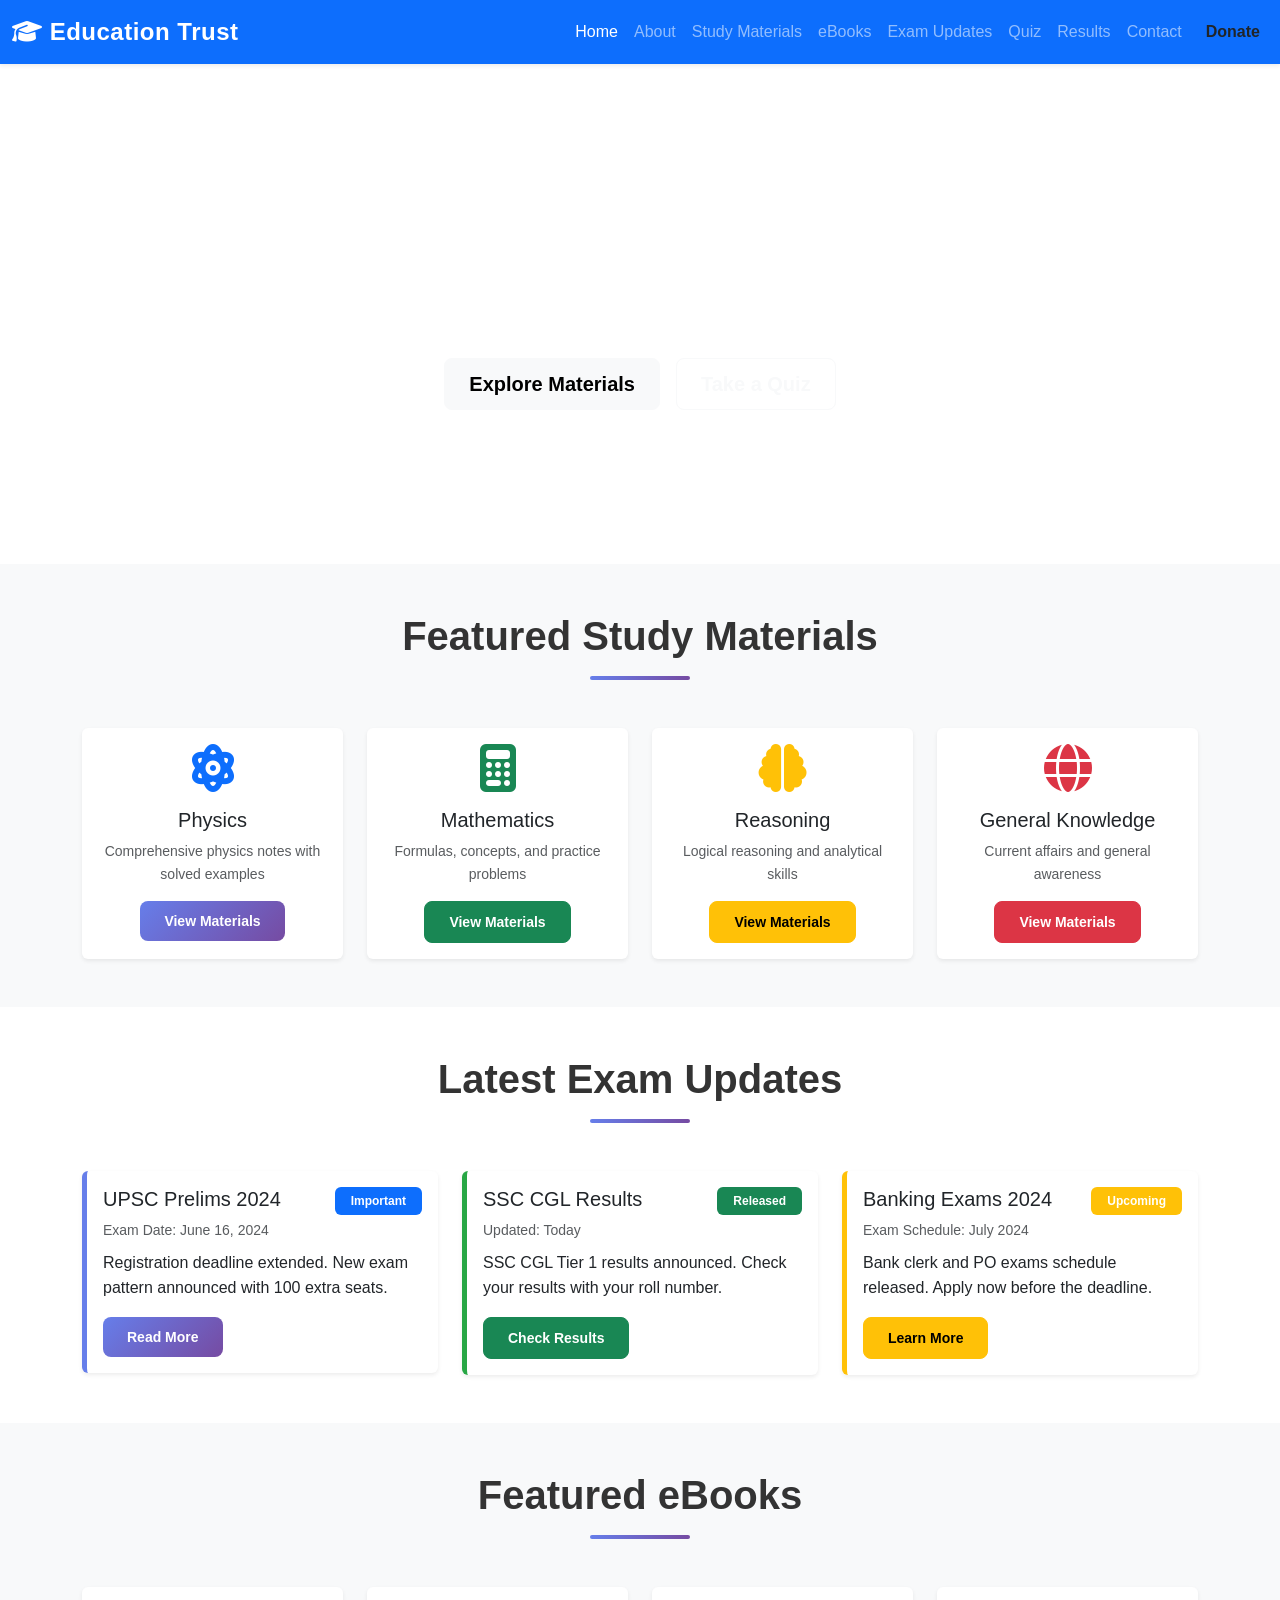
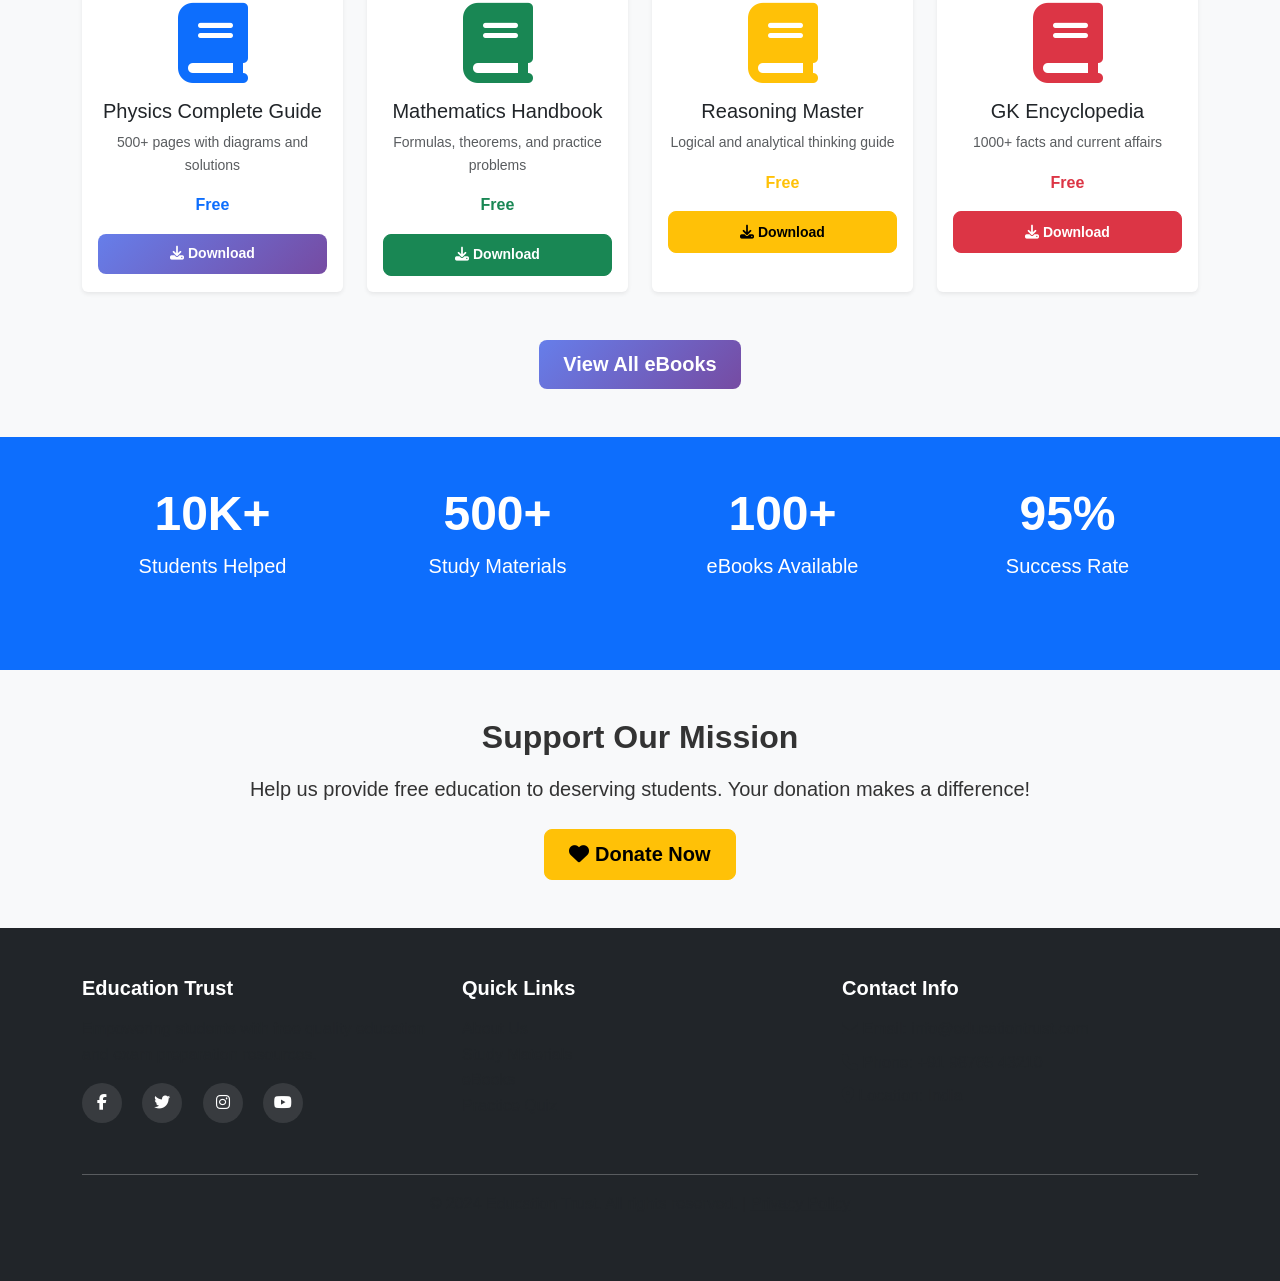
==== index.html @ 35d80482 "Add files via upload" ====
<!DOCTYPE html>
<html lang="en">
<head>
    <meta charset="UTF-8">
    <meta name="viewport" content="width=device-width, initial-scale=1.0">
    <title>Education Trust - Free Study Materials & Exam Preparation</title>
    <link href="https://cdn.jsdelivr.net/npm/bootstrap@5.3.0/dist/css/bootstrap.min.css" rel="stylesheet">
    <link rel="stylesheet" href="https://cdnjs.cloudflare.com/ajax/libs/font-awesome/6.4.0/css/all.min.css">
    <link rel="stylesheet" href="css/style.css">
</head>
<body>
    <!-- Navigation Bar -->
    <nav class="navbar navbar-expand-lg navbar-dark bg-primary sticky-top shadow-sm">
        <div class="container-fluid">
            <a class="navbar-brand fw-bold" href="index.html">
                <i class="fas fa-graduation-cap"></i> Education Trust
            </a>
            <button class="navbar-toggler" type="button" data-bs-toggle="collapse" data-bs-target="#navbarNav">
                <span class="navbar-toggler-icon"></span>
            </button>
            <div class="collapse navbar-collapse" id="navbarNav">
                <ul class="navbar-nav ms-auto">
                    <li class="nav-item"><a class="nav-link active" href="index.html">Home</a></li>
                    <li class="nav-item"><a class="nav-link" href="about.html">About</a></li>
                    <li class="nav-item"><a class="nav-link" href="study-material.html">Study Materials</a></li>
                    <li class="nav-item"><a class="nav-link" href="ebooks.html">eBooks</a></li>
                    <li class="nav-item"><a class="nav-link" href="exam-updates.html">Exam Updates</a></li>
                    <li class="nav-item"><a class="nav-link" href="quiz.html">Quiz</a></li>
                    <li class="nav-item"><a class="nav-link" href="result-check.html">Results</a></li>
                    <li class="nav-item"><a class="nav-link" href="contact.html">Contact</a></li>
                    <li class="nav-item"><a class="nav-link btn btn-warning text-dark ms-2" href="donate.html">Donate</a></li>
                </ul>
            </div>
        </div>
    </nav>

    <!-- Hero Banner -->
    <section class="hero-banner bg-gradient text-white d-flex align-items-center justify-content-center" style="height: 500px; background: linear-gradient(135deg, #667eea 0%, #764ba2 100%);">
        <div class="container text-center">
            <h1 class="display-4 fw-bold mb-3 animate-fade-in">Master Your Competitive Exams</h1>
            <p class="lead mb-4">Free Study Materials, eBooks, Practice Tests & Expert Guidance</p>
            <div class="d-flex gap-3 justify-content-center flex-wrap">
                <a href="study-material.html" class="btn btn-light btn-lg fw-bold">Explore Materials</a>
                <a href="quiz.html" class="btn btn-outline-light btn-lg fw-bold">Take a Quiz</a>
            </div>
        </div>
    </section>

    <!-- Featured Study Materials -->
    <section class="py-5 bg-light">
        <div class="container">
            <h2 class="text-center fw-bold mb-5 section-title">Featured Study Materials</h2>
            <div class="row g-4">
                <div class="col-md-6 col-lg-3">
                    <div class="card material-card h-100 shadow-sm hover-lift">
                        <div class="card-body text-center">
                            <i class="fas fa-atom fa-3x text-primary mb-3"></i>
                            <h5 class="card-title">Physics</h5>
                            <p class="card-text small text-muted">Comprehensive physics notes with solved examples</p>
                            <a href="study-material.html" class="btn btn-sm btn-primary">View Materials</a>
                        </div>
                    </div>
                </div>
                <div class="col-md-6 col-lg-3">
                    <div class="card material-card h-100 shadow-sm hover-lift">
                        <div class="card-body text-center">
                            <i class="fas fa-calculator fa-3x text-success mb-3"></i>
                            <h5 class="card-title">Mathematics</h5>
                            <p class="card-text small text-muted">Formulas, concepts, and practice problems</p>
                            <a href="study-material.html" class="btn btn-sm btn-success">View Materials</a>
                        </div>
                    </div>
                </div>
                <div class="col-md-6 col-lg-3">
                    <div class="card material-card h-100 shadow-sm hover-lift">
                        <div class="card-body text-center">
                            <i class="fas fa-brain fa-3x text-warning mb-3"></i>
                            <h5 class="card-title">Reasoning</h5>
                            <p class="card-text small text-muted">Logical reasoning and analytical skills</p>
                            <a href="study-material.html" class="btn btn-sm btn-warning">View Materials</a>
                        </div>
                    </div>
                </div>
                <div class="col-md-6 col-lg-3">
                    <div class="card material-card h-100 shadow-sm hover-lift">
                        <div class="card-body text-center">
                            <i class="fas fa-globe fa-3x text-danger mb-3"></i>
                            <h5 class="card-title">General Knowledge</h5>
                            <p class="card-text small text-muted">Current affairs and general awareness</p>
                            <a href="study-material.html" class="btn btn-sm btn-danger">View Materials</a>
                        </div>
                    </div>
                </div>
            </div>
        </div>
    </section>

    <!-- Latest Exam Updates -->
    <section class="py-5">
        <div class="container">
            <h2 class="text-center fw-bold mb-5 section-title">Latest Exam Updates</h2>
            <div class="row g-4">
                <div class="col-md-6 col-lg-4">
                    <div class="card border-left-primary update-card shadow-sm">
                        <div class="card-body">
                            <div class="d-flex justify-content-between align-items-start">
                                <h5 class="card-title">UPSC Prelims 2024</h5>
                                <span class="badge bg-primary">Important</span>
                            </div>
                            <p class="card-text text-muted small mb-2">Exam Date: June 16, 2024</p>
                            <p class="card-text">Registration deadline extended. New exam pattern announced with 100 extra seats.</p>
                            <a href="exam-updates.html" class="btn btn-sm btn-primary">Read More</a>
                        </div>
                    </div>
                </div>
                <div class="col-md-6 col-lg-4">
                    <div class="card border-left-success update-card shadow-sm">
                        <div class="card-body">
                            <div class="d-flex justify-content-between align-items-start">
                                <h5 class="card-title">SSC CGL Results</h5>
                                <span class="badge bg-success">Released</span>
                            </div>
                            <p class="card-text text-muted small mb-2">Updated: Today</p>
                            <p class="card-text">SSC CGL Tier 1 results announced. Check your results with your roll number.</p>
                            <a href="result-check.html" class="btn btn-sm btn-success">Check Results</a>
                        </div>
                    </div>
                </div>
                <div class="col-md-6 col-lg-4">
                    <div class="card border-left-warning update-card shadow-sm">
                        <div class="card-body">
                            <div class="d-flex justify-content-between align-items-start">
                                <h5 class="card-title">Banking Exams 2024</h5>
                                <span class="badge bg-warning">Upcoming</span>
                            </div>
                            <p class="card-text text-muted small mb-2">Exam Schedule: July 2024</p>
                            <p class="card-text">Bank clerk and PO exams schedule released. Apply now before the deadline.</p>
                            <a href="exam-updates.html" class="btn btn-sm btn-warning">Learn More</a>
                        </div>
                    </div>
                </div>
            </div>
        </div>
    </section>

    <!-- Featured eBooks -->
    <section class="py-5 bg-light">
        <div class="container">
            <h2 class="text-center fw-bold mb-5 section-title">Featured eBooks</h2>
            <div class="row g-4">
                <div class="col-md-6 col-lg-3">
                    <div class="card book-card h-100 shadow-sm hover-lift text-center">
                        <div class="card-body">
                            <i class="fas fa-book fa-5x text-primary mb-3"></i>
                            <h5 class="card-title">Physics Complete Guide</h5>
                            <p class="card-text small text-muted">500+ pages with diagrams and solutions</p>
                            <p class="fw-bold text-primary">Free</p>
                            <a href="#" class="btn btn-sm btn-primary w-100">
                                <i class="fas fa-download"></i> Download
                            </a>
                        </div>
                    </div>
                </div>
                <div class="col-md-6 col-lg-3">
                    <div class="card book-card h-100 shadow-sm hover-lift text-center">
                        <div class="card-body">
                            <i class="fas fa-book fa-5x text-success mb-3"></i>
                            <h5 class="card-title">Mathematics Handbook</h5>
                            <p class="card-text small text-muted">Formulas, theorems, and practice problems</p>
                            <p class="fw-bold text-success">Free</p>
                            <a href="#" class="btn btn-sm btn-success w-100">
                                <i class="fas fa-download"></i> Download
                            </a>
                        </div>
                    </div>
                </div>
                <div class="col-md-6 col-lg-3">
                    <div class="card book-card h-100 shadow-sm hover-lift text-center">
                        <div class="card-body">
                            <i class="fas fa-book fa-5x text-warning mb-3"></i>
                            <h5 class="card-title">Reasoning Master</h5>
                            <p class="card-text small text-muted">Logical and analytical thinking guide</p>
                            <p class="fw-bold text-warning">Free</p>
                            <a href="#" class="btn btn-sm btn-warning w-100">
                                <i class="fas fa-download"></i> Download
                            </a>
                        </div>
                    </div>
                </div>
                <div class="col-md-6 col-lg-3">
                    <div class="card book-card h-100 shadow-sm hover-lift text-center">
                        <div class="card-body">
                            <i class="fas fa-book fa-5x text-danger mb-3"></i>
                            <h5 class="card-title">GK Encyclopedia</h5>
                            <p class="card-text small text-muted">1000+ facts and current affairs</p>
                            <p class="fw-bold text-danger">Free</p>
                            <a href="#" class="btn btn-sm btn-danger w-100">
                                <i class="fas fa-download"></i> Download
                            </a>
                        </div>
                    </div>
                </div>
            </div>
            <div class="text-center mt-5">
                <a href="ebooks.html" class="btn btn-lg btn-primary">View All eBooks</a>
            </div>
        </div>
    </section>

    <!-- Stats Section -->
    <section class="py-5 bg-primary text-white">
        <div class="container">
            <div class="row text-center">
                <div class="col-md-3 col-6 mb-4">
                    <h3 class="display-5 fw-bold">10K+</h3>
                    <p class="lead">Students Helped</p>
                </div>
                <div class="col-md-3 col-6 mb-4">
                    <h3 class="display-5 fw-bold">500+</h3>
                    <p class="lead">Study Materials</p>
                </div>
                <div class="col-md-3 col-6 mb-4">
                    <h3 class="display-5 fw-bold">100+</h3>
                    <p class="lead">eBooks Available</p>
                </div>
                <div class="col-md-3 col-6 mb-4">
                    <h3 class="display-5 fw-bold">95%</h3>
                    <p class="lead">Success Rate</p>
                </div>
            </div>
        </div>
    </section>

    <!-- Call to Action -->
    <section class="py-5 bg-light">
        <div class="container text-center">
            <h2 class="fw-bold mb-3">Support Our Mission</h2>
            <p class="lead mb-4">Help us provide free education to deserving students. Your donation makes a difference!</p>
            <a href="donate.html" class="btn btn-lg btn-warning fw-bold">
                <i class="fas fa-heart"></i> Donate Now
            </a>
        </div>
    </section>

    <!-- Footer -->
    <footer class="bg-dark text-white py-5">
        <div class="container">
            <div class="row">
                <div class="col-md-4 mb-4">
                    <h5 class="fw-bold mb-3">Education Trust</h5>
                    <p class="text-muted">Empowering students with free quality education and exam preparation resources.</p>
                    <div class="social-links mt-3">
                        <a href="#" class="text-white me-3"><i class="fab fa-facebook-f"></i></a>
                        <a href="#" class="text-white me-3"><i class="fab fa-twitter"></i></a>
                        <a href="#" class="text-white me-3"><i class="fab fa-instagram"></i></a>
                        <a href="#" class="text-white me-3"><i class="fab fa-youtube"></i></a>
                    </div>
                </div>
                <div class="col-md-4 mb-4">
                    <h5 class="fw-bold mb-3">Quick Links</h5>
                    <ul class="list-unstyled">
                        <li><a href="about.html" class="text-muted text-decoration-none">About Us</a></li>
                        <li><a href="study-material.html" class="text-muted text-decoration-none">Study Materials</a></li>
                        <li><a href="ebooks.html" class="text-muted text-decoration-none">eBooks</a></li>
                        <li><a href="quiz.html" class="text-muted text-decoration-none">Practice Quiz</a></li>
                    </ul>
                </div>
                <div class="col-md-4 mb-4">
                    <h5 class="fw-bold mb-3">Contact Info</h5>
                    <p class="text-muted mb-2"><i class="fas fa-envelope"></i> Email: info@educationtrust.com</p>
                    <p class="text-muted mb-2"><i class="fas fa-phone"></i> Phone: +91 98765 43210</p>
                    <p class="text-muted"><i class="fas fa-map-marker-alt"></i> Location: India</p>
                </div>
            </div>
            <hr class="bg-secondary">
            <div class="text-center text-muted">
                <p>&copy; 2024 Education Trust. All rights reserved. | <a href="#" class="text-muted">Privacy Policy</a></p>
            </div>
        </div>
    </footer>

    <script src="https://cdn.jsdelivr.net/npm/bootstrap@5.3.0/dist/js/bootstrap.bundle.min.js"></script>
    <script src="js/script.js"></script>
</body>
</html>
---- css/style.css ----
/* Education Trust - Main Stylesheet */

:root {
    --primary-color: #667eea;
    --secondary-color: #764ba2;
    --success-color: #28a745;
    --danger-color: #dc3545;
    --warning-color: #ffc107;
    --info-color: #17a2b8;
    --light-bg: #f8f9fa;
    --dark-bg: #343a40;
}

* {
    margin: 0;
    padding: 0;
    box-sizing: border-box;
}

body {
    font-family: 'Segoe UI', Tahoma, Geneva, Verdana, sans-serif;
    line-height: 1.6;
    color: #333;
}

/* Hero Banner */
.hero-banner {
    background: linear-gradient(135deg, #667eea 0%, #764ba2 100%);
    position: relative;
    overflow: hidden;
}

.hero-banner::before {
    content: '';
    position: absolute;
    top: -50%;
    right: -10%;
    width: 500px;
    height: 500px;
    background: rgba(255, 255, 255, 0.1);
    border-radius: 50%;
    animation: float 6s ease-in-out infinite;
}

@keyframes float {
    0%, 100% { transform: translateY(0px); }
    50% { transform: translateY(30px); }
}

.animate-fade-in {
    animation: fadeIn 0.8s ease-in;
}

@keyframes fadeIn {
    from {
        opacity: 0;
        transform: translateY(20px);
    }
    to {
        opacity: 1;
        transform: translateY(0);
    }
}

/* Section Titles */
.section-title {
    position: relative;
    padding-bottom: 20px;
    font-size: 2.5rem;
    color: #333;
}

.section-title::after {
    content: '';
    position: absolute;
    bottom: 0;
    left: 50%;
    transform: translateX(-50%);
    width: 100px;
    height: 4px;
    background: linear-gradient(90deg, #667eea, #764ba2);
    border-radius: 2px;
}

/* Cards */
.card {
    border: none;
    transition: all 0.3s ease;
}

.card:hover {
    transform: translateY(-5px);
    box-shadow: 0 10px 30px rgba(0, 0, 0, 0.15) !important;
}

.material-card, .book-card, .update-card {
    transition: all 0.3s cubic-bezier(0.25, 0.46, 0.45, 0.94);
}

.hover-lift:hover {
    transform: translateY(-10px);
    box-shadow: 0 15px 40px rgba(102, 126, 234, 0.2) !important;
}

/* Border Left Accent */
.border-left-primary {
    border-left: 5px solid #667eea !important;
}

.border-left-success {
    border-left: 5px solid #28a745 !important;
}

.border-left-warning {
    border-left: 5px solid #ffc107 !important;
}

.border-left-danger {
    border-left: 5px solid #dc3545 !important;
}

/* Navbar */
.navbar {
    box-shadow: 0 2px 10px rgba(0, 0, 0, 0.1);
}

.navbar-brand {
    font-size: 1.5rem;
    letter-spacing: 0.5px;
}

/* Buttons */
.btn {
    font-weight: 600;
    border-radius: 0.5rem;
    padding: 0.6rem 1.5rem;
    transition: all 0.3s ease;
}

.btn:hover {
    transform: translateY(-2px);
    box-shadow: 0 5px 15px rgba(0, 0, 0, 0.2);
}

.btn-primary {
    background: linear-gradient(135deg, #667eea, #764ba2);
    border: none;
}

.btn-primary:hover {
    background: linear-gradient(135deg, #5568d3, #6a4293);
}

/* Progress Bar */
.progress {
    height: 8px;
    background-color: #e9ecef;
    border-radius: 10px;
}

.progress-bar {
    background: linear-gradient(90deg, #667eea, #764ba2);
    border-radius: 10px;
}

/* Footer */
footer {
    background-color: #2c3e50;
    color: #ecf0f1;
    padding: 3rem 0 1rem;
}

footer a {
    transition: color 0.3s ease;
}

footer a:hover {
    color: #667eea;
}

.social-links a {
    display: inline-block;
    width: 40px;
    height: 40px;
    background-color: rgba(255, 255, 255, 0.1);
    border-radius: 50%;
    text-align: center;
    line-height: 40px;
    transition: all 0.3s ease;
}

.social-links a:hover {
    background-color: #667eea;
    transform: translateY(-5px);
}

/* Quiz Styles */
.quiz-option {
    padding: 15px;
    border: 2px solid #e9ecef;
    border-radius: 0.5rem;
    cursor: pointer;
    transition: all 0.3s ease;
    margin-bottom: 10px;
}

.quiz-option:hover {
    border-color: #667eea;
    background-color: rgba(102, 126, 234, 0.05);
}

.quiz-option.selected {
    border-color: #667eea;
    background-color: rgba(102, 126, 234, 0.1);
}

.quiz-option.correct {
    border-color: #28a745;
    background-color: rgba(40, 167, 69, 0.1);
}

.quiz-option.incorrect {
    border-color: #dc3545;
    background-color: rgba(220, 53, 69, 0.1);
}

/* Question Buttons */
.question-btn {
    width: 50px;
    height: 50px;
    padding: 0;
    margin: 5px;
    border-radius: 5px;
    border: 2px solid #e9ecef;
    background-color: white;
    cursor: pointer;
    transition: all 0.3s ease;
    font-weight: bold;
}

.question-btn:hover {
    border-color: #667eea;
}

.question-btn.answered {
    background-color: #667eea;
    color: white;
    border-color: #667eea;
}

.question-btn.current {
    background-color: #764ba2;
    color: white;
    border-color: #764ba2;
}

/* Form Styles */
.form-control, .form-select {
    border: 2px solid #e9ecef;
    border-radius: 0.5rem;
    transition: all 0.3s ease;
}

.form-control:focus, .form-select:focus {
    border-color: #667eea;
    box-shadow: 0 0 0 0.2rem rgba(102, 126, 234, 0.25);
}

/* Badge */
.badge {
    padding: 0.5rem 1rem;
    font-weight: 600;
}

/* Responsive */
@media (max-width: 768px) {
    .section-title {
        font-size: 2rem;
    }
    
    .display-4 {
        font-size: 2.5rem !important;
    }
    
    .hero-banner {
        height: 250px !important;
    }
    
    .question-btn {
        width: 40px;
        height: 40px;
        font-size: 0.9rem;
    }
}

/* Animations */
@keyframes slideInUp {
    from {
        opacity: 0;
        transform: translateY(30px);
    }
    to {
        opacity: 1;
        transform: translateY(0);
    }
}

.animate-slide-in {
    animation: slideInUp 0.6s ease-out;
}
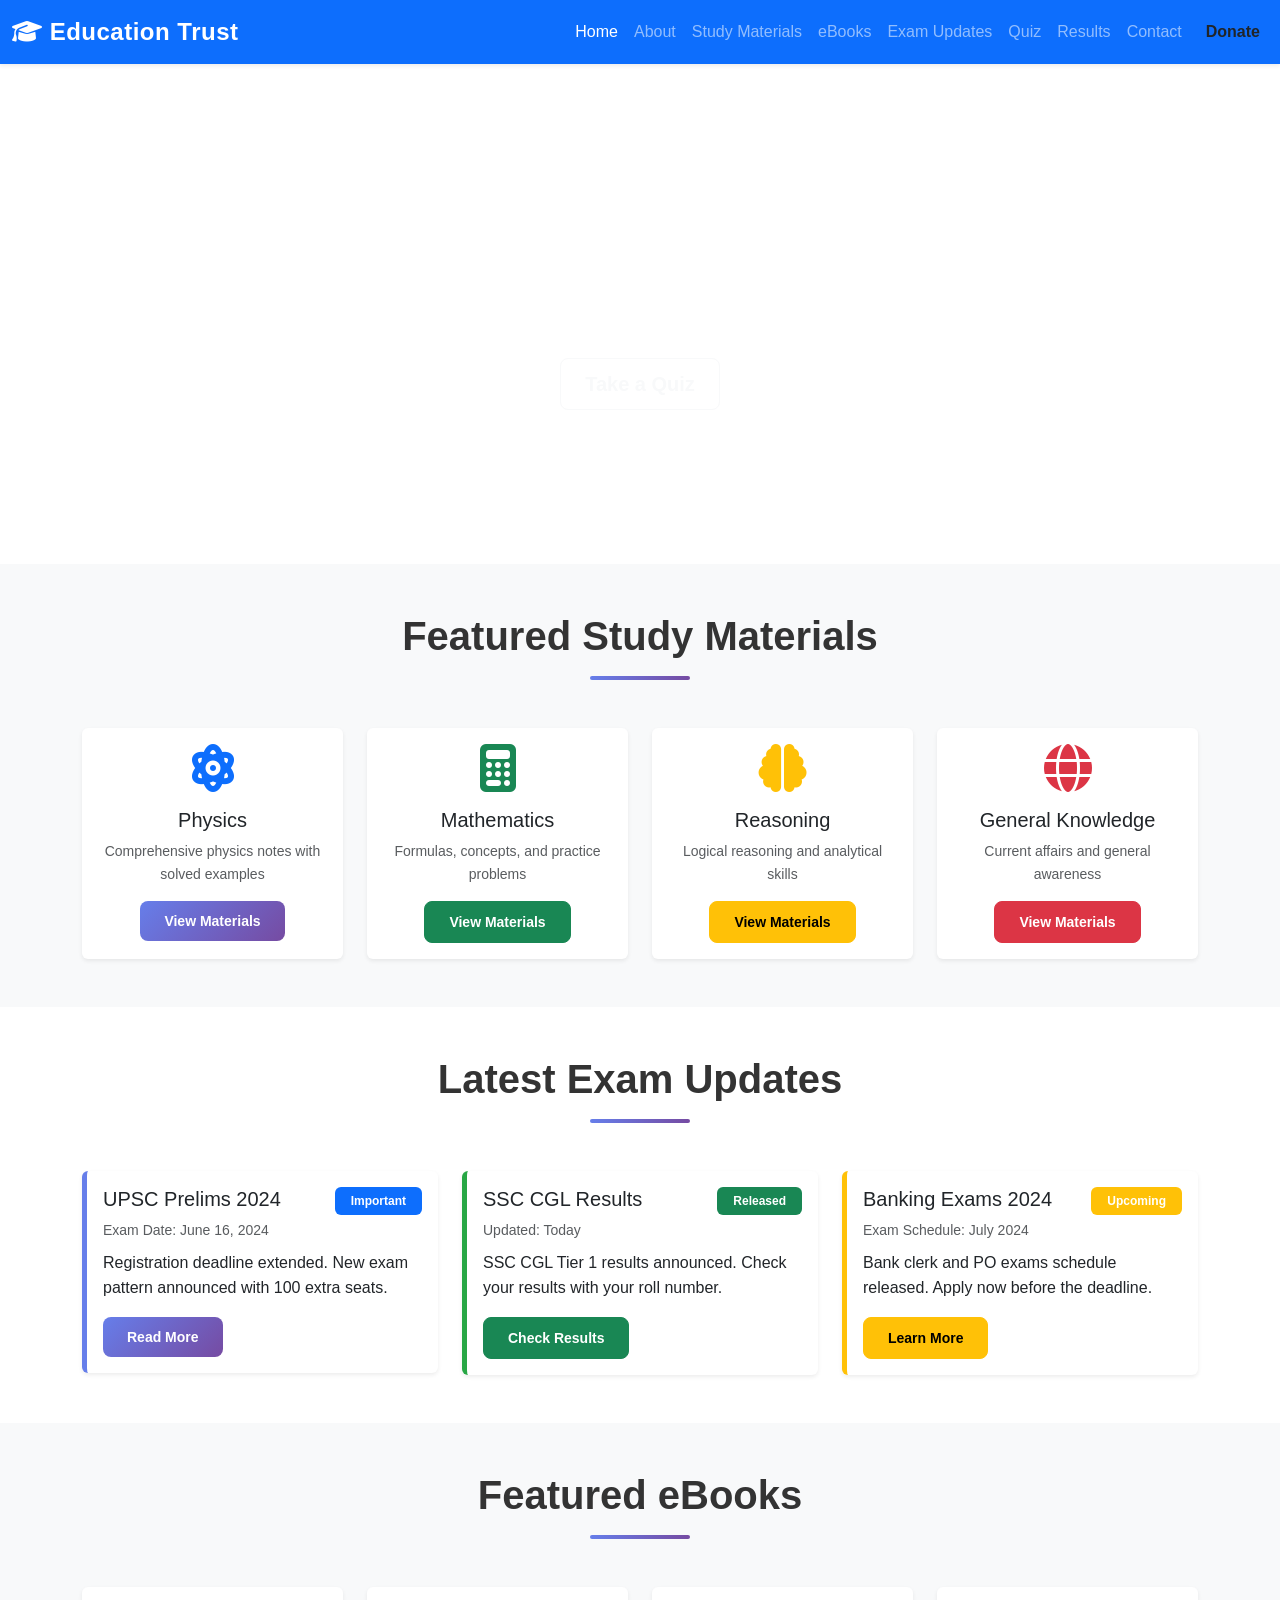
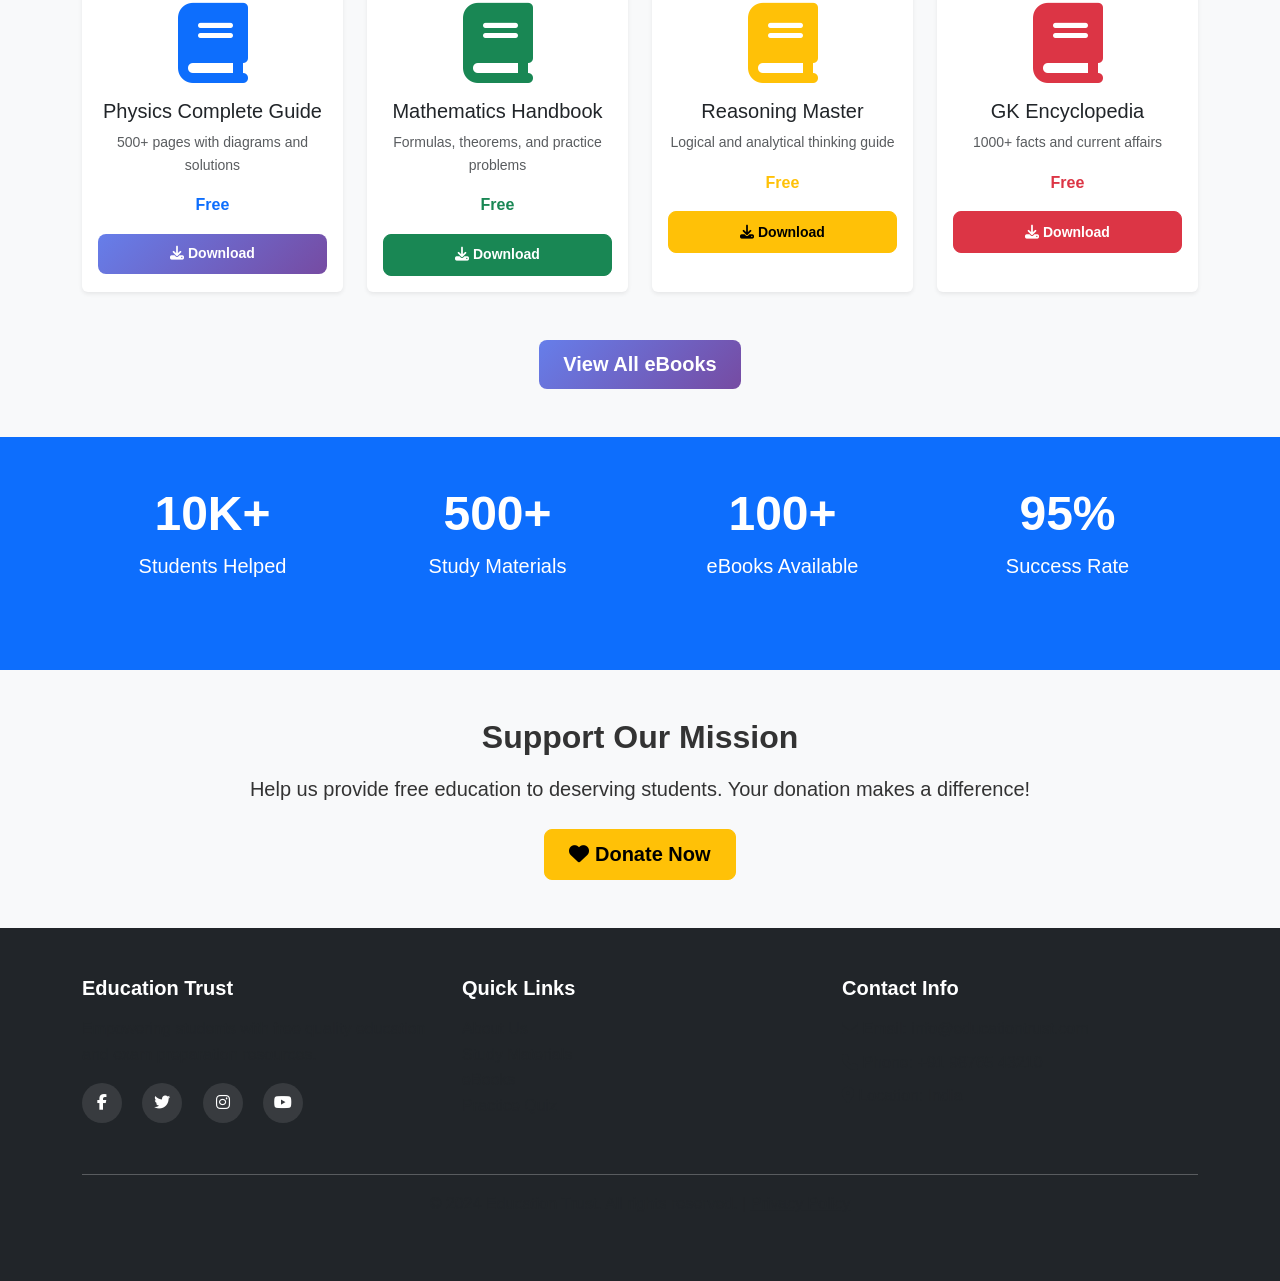
==== commit d3ab7fd5: "Remove 'Explore Materials' button from index.html Removed the 'Explore Materials' button from the ho" ====
--- a/index.html
+++ b/index.html
@@ -40,7 +40,6 @@
             <h1 class="display-4 fw-bold mb-3 animate-fade-in">Master Your Competitive Exams</h1>
             <p class="lead mb-4">Free Study Materials, eBooks, Practice Tests & Expert Guidance</p>
             <div class="d-flex gap-3 justify-content-center flex-wrap">
-                <a href="study-material.html" class="btn btn-light btn-lg fw-bold">Explore Materials</a>
                 <a href="quiz.html" class="btn btn-outline-light btn-lg fw-bold">Take a Quiz</a>
             </div>
         </div>
@@ -282,4 +281,4 @@
     <script src="https://cdn.jsdelivr.net/npm/bootstrap@5.3.0/dist/js/bootstrap.bundle.min.js"></script>
     <script src="js/script.js"></script>
 </body>
-</html>+</html>
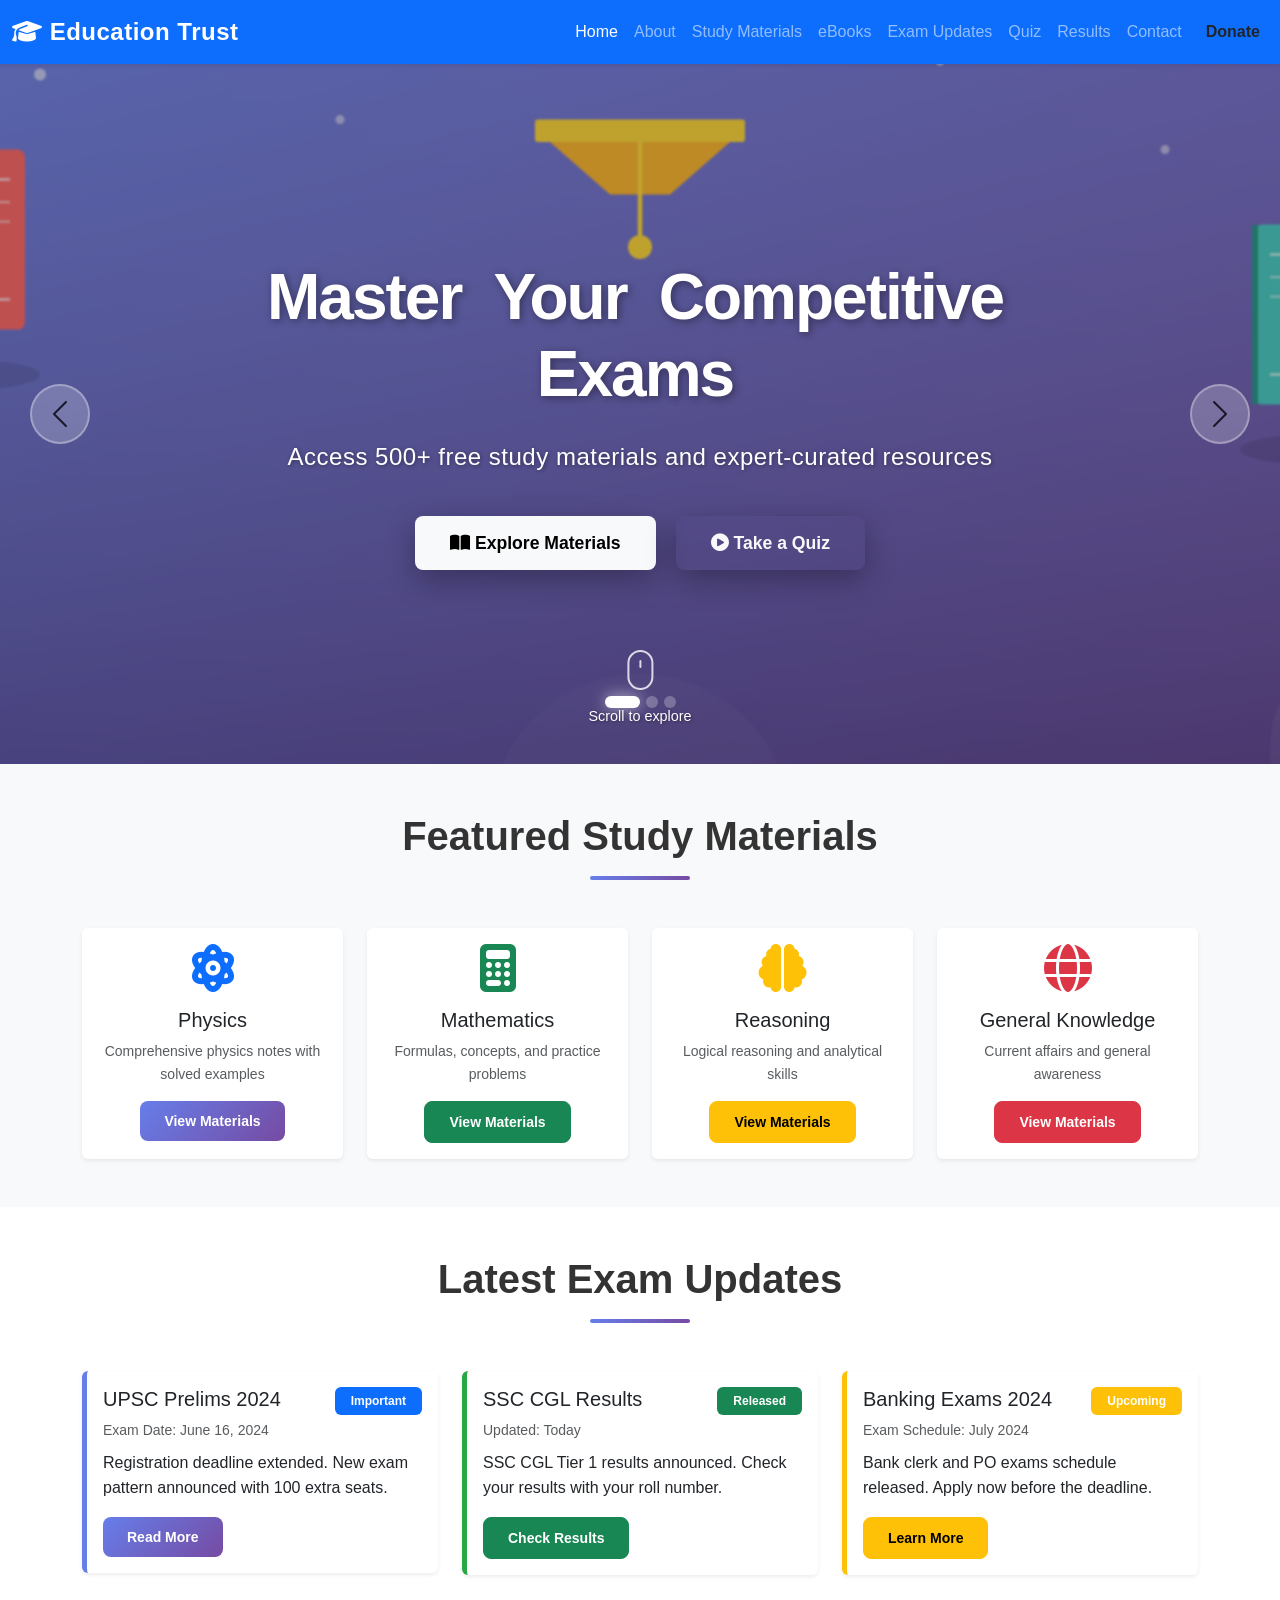
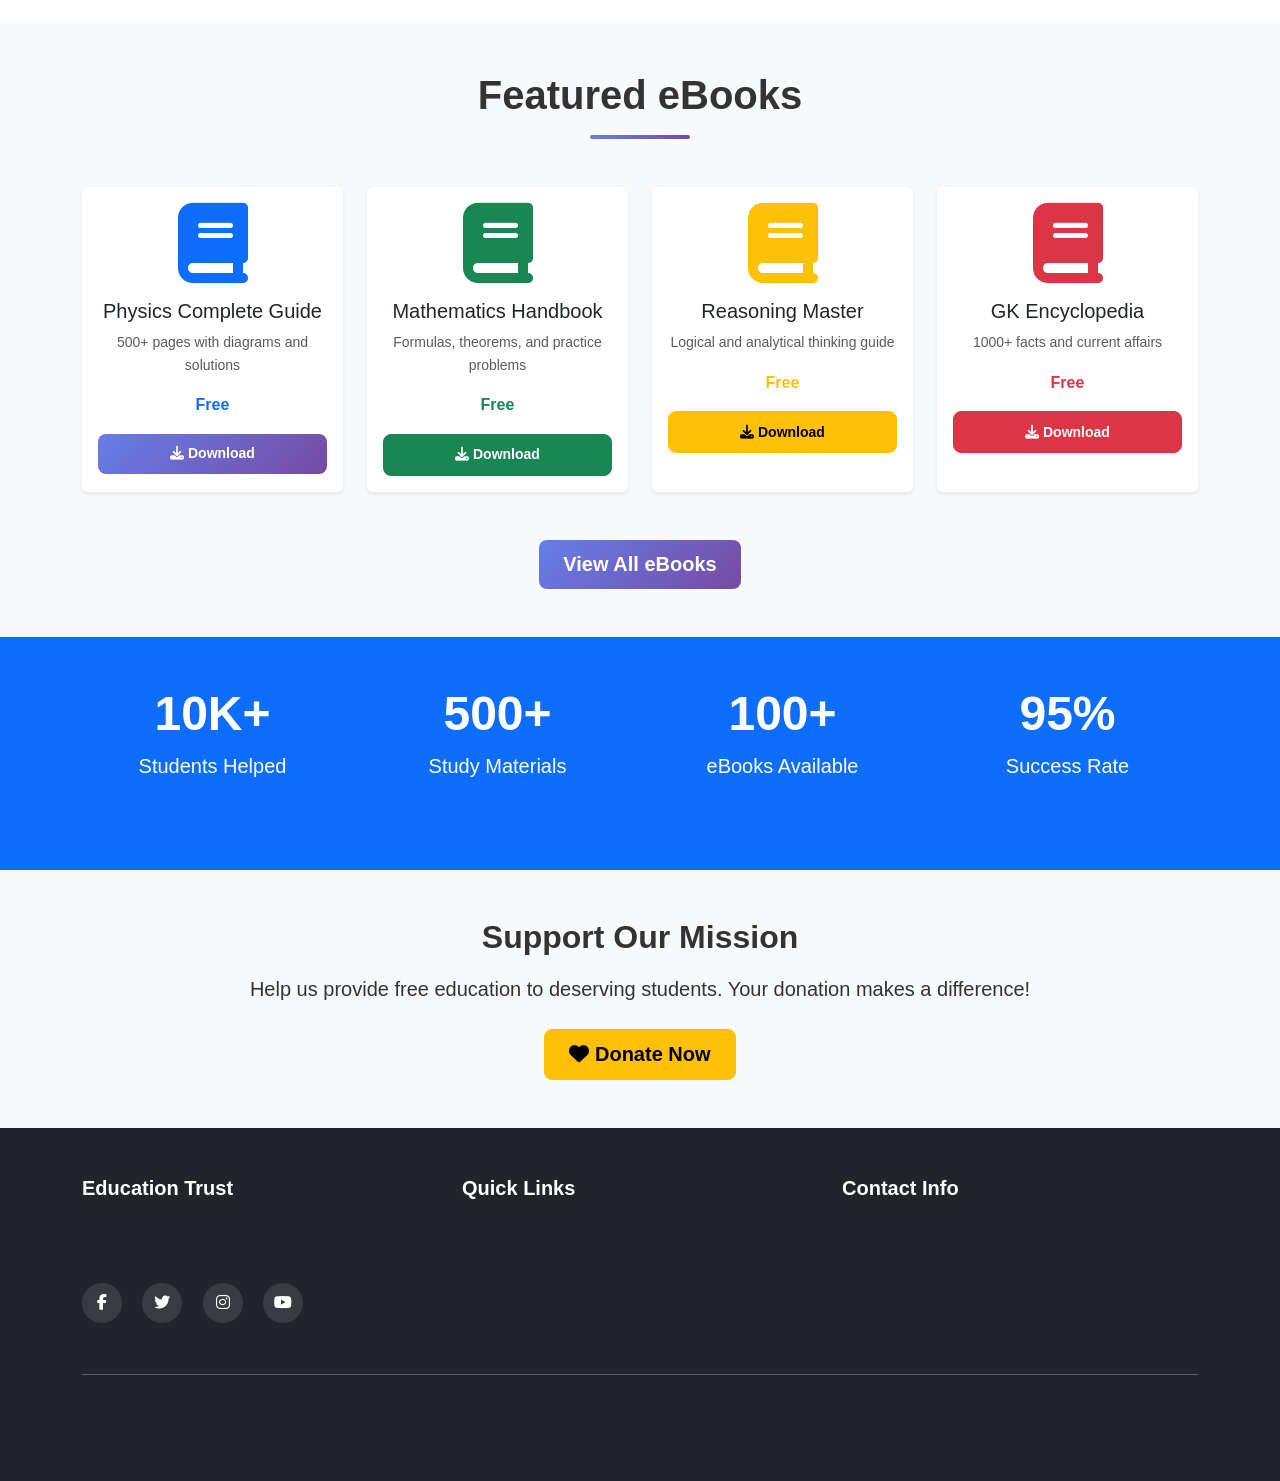
==== commit dc52f844: "Add files via upload" ====
--- a/index.html
+++ b/index.html
@@ -34,14 +34,121 @@
         </div>
     </nav>
 
-    <!-- Hero Banner -->
-    <section class="hero-banner bg-gradient text-white d-flex align-items-center justify-content-center" style="height: 500px; background: linear-gradient(135deg, #667eea 0%, #764ba2 100%);">
-        <div class="container text-center">
-            <h1 class="display-4 fw-bold mb-3 animate-fade-in">Master Your Competitive Exams</h1>
-            <p class="lead mb-4">Free Study Materials, eBooks, Practice Tests & Expert Guidance</p>
-            <div class="d-flex gap-3 justify-content-center flex-wrap">
-                <a href="quiz.html" class="btn btn-outline-light btn-lg fw-bold">Take a Quiz</a>
-            </div>
+    <!-- Hero Banner Slider -->
+    <section class="hero-slider-container">
+        <!-- Carousel -->
+        <div id="heroCarousel" class="carousel slide hero-carousel" data-bs-ride="carousel" data-bs-interval="5000">
+            <!-- Indicators -->
+            <div class="carousel-indicators">
+                <button type="button" data-bs-target="#heroCarousel" data-bs-slide-to="0" class="active" aria-current="true" aria-label="Slide 1"></button>
+                <button type="button" data-bs-target="#heroCarousel" data-bs-slide-to="1" aria-label="Slide 2"></button>
+                <button type="button" data-bs-target="#heroCarousel" data-bs-slide-to="2" aria-label="Slide 3"></button>
+            </div>
+
+            <!-- Carousel Inner -->
+            <div class="carousel-inner">
+                <!-- Slide 1: Students Learning -->
+                <div class="carousel-item active" data-bs-interval="5000">
+                    <div class="hero-slide" style="background-image: url('images/banner1.svg'); background-size: cover; background-position: center; background-repeat: no-repeat;">
+                        <div class="hero-overlay"></div>
+                        <div class="hero-content">
+                            <div class="slide-text-wrapper">
+                                <h1 class="hero-title slide-title-1">
+                                    <span class="word">Master</span>
+                                    <span class="word">Your</span>
+                                    <span class="word">Competitive</span>
+                                    <span class="word">Exams</span>
+                                </h1>
+                                <p class="hero-subtitle slide-subtitle-1">
+                                    Access 500+ free study materials and expert-curated resources
+                                </p>
+                                <div class="hero-buttons slide-buttons-1">
+                                    <a href="study-material.html" class="btn btn-light btn-lg fw-bold">
+                                        <i class="fas fa-book-open"></i> Explore Materials
+                                    </a>
+                                    <a href="quiz.html" class="btn btn-outline-light btn-lg fw-bold">
+                                        <i class="fas fa-play-circle"></i> Take a Quiz
+                                    </a>
+                                </div>
+                            </div>
+                        </div>
+                    </div>
+                </div>
+
+                <!-- Slide 2: Success & Achievement -->
+                <div class="carousel-item" data-bs-interval="5000">
+                    <div class="hero-slide" style="background-image: url('images/banner2.svg'); background-size: cover; background-position: center; background-repeat: no-repeat;">
+                        <div class="hero-overlay"></div>
+                        <div class="hero-content">
+                            <div class="slide-text-wrapper">
+                                <h1 class="hero-title slide-title-2">
+                                    <span class="word">Unlock</span>
+                                    <span class="word">Your</span>
+                                    <span class="word">Full</span>
+                                    <span class="word">Potential</span>
+                                </h1>
+                                <p class="hero-subtitle slide-subtitle-2">
+                                    Join 10,000+ successful students who achieved their dreams
+                                </p>
+                                <div class="hero-buttons slide-buttons-2">
+                                    <a href="ebooks.html" class="btn btn-light btn-lg fw-bold">
+                                        <i class="fas fa-download"></i> Download eBooks
+                                    </a>
+                                    <a href="about.html" class="btn btn-outline-light btn-lg fw-bold">
+                                        <i class="fas fa-info-circle"></i> Our Story
+                                    </a>
+                                </div>
+                            </div>
+                        </div>
+                    </div>
+                </div>
+
+                <!-- Slide 3: Knowledge & Growth -->
+                <div class="carousel-item" data-bs-interval="5000">
+                    <div class="hero-slide" style="background-image: url('images/banner3.svg'); background-size: cover; background-position: center; background-repeat: no-repeat;">
+                        <div class="hero-overlay"></div>
+                        <div class="hero-content">
+                            <div class="slide-text-wrapper">
+                                <h1 class="hero-title slide-title-3">
+                                    <span class="word">Elevate</span>
+                                    <span class="word">Your</span>
+                                    <span class="word">Academic</span>
+                                    <span class="word">Journey</span>
+                                </h1>
+                                <p class="hero-subtitle slide-subtitle-3">
+                                    Practice with 1000+ questions and get instant feedback
+                                </p>
+                                <div class="hero-buttons slide-buttons-3">
+                                    <a href="quiz.html" class="btn btn-light btn-lg fw-bold">
+                                        <i class="fas fa-graduation-cap"></i> Start Practicing
+                                    </a>
+                                    <a href="contact.html" class="btn btn-outline-light btn-lg fw-bold">
+                                        <i class="fas fa-envelope"></i> Contact Us
+                                    </a>
+                                </div>
+                            </div>
+                        </div>
+                    </div>
+                </div>
+            </div>
+
+            <!-- Navigation Controls -->
+            <button class="carousel-control-prev" type="button" data-bs-target="#heroCarousel" data-bs-slide="prev">
+                <span class="carousel-control-prev-icon" aria-hidden="true"></span>
+                <span class="visually-hidden">Previous</span>
+            </button>
+            <button class="carousel-control-next" type="button" data-bs-target="#heroCarousel" data-bs-slide="next">
+                <span class="carousel-control-next-icon" aria-hidden="true"></span>
+                <span class="visually-hidden">Next</span>
+            </button>
+        </div>
+
+        <!-- Scroll Down Indicator -->
+        <div class="scroll-indicator">
+            <div class="mouse">
+                <span></span>
+            </div>
+            <p>Scroll to explore</p>
         </div>
     </section>
 
@@ -281,4 +388,4 @@
     <script src="https://cdn.jsdelivr.net/npm/bootstrap@5.3.0/dist/js/bootstrap.bundle.min.js"></script>
     <script src="js/script.js"></script>
 </body>
-</html>
+</html>
--- a/css/style.css
+++ b/css/style.css
@@ -1,4 +1,5 @@
 /* Education Trust - Main Stylesheet */
+/* Enhanced with Modern Hero Slider & Responsive Images */
 
 :root {
     --primary-color: #667eea;
@@ -23,44 +24,426 @@
     color: #333;
 }
 
-/* Hero Banner */
-.hero-banner {
-    background: linear-gradient(135deg, #667eea 0%, #764ba2 100%);
+/* =============================================
+   HERO SLIDER SECTION
+   ============================================= */
+
+.hero-slider-container {
     position: relative;
+    width: 100%;
+    min-height: 700px;
     overflow: hidden;
 }
 
-.hero-banner::before {
-    content: '';
+.hero-carousel {
+    height: 100%;
+}
+
+.carousel-item {
+    height: 700px;
+    transition: all 0.8s cubic-bezier(0.25, 0.46, 0.45, 0.94);
+}
+
+@media (max-width: 768px) {
+    .carousel-item {
+        height: 500px;
+    }
+    
+    .hero-slider-container {
+        min-height: 500px;
+    }
+}
+
+@media (max-width: 480px) {
+    .carousel-item {
+        height: 350px;
+    }
+    
+    .hero-slider-container {
+        min-height: 350px;
+    }
+}
+
+/* Hero Slide Background with Responsive Images */
+.hero-slide {
+    position: relative;
+    width: 100%;
+    height: 100%;
+    display: flex;
+    align-items: center;
+    justify-content: center;
+    background-size: cover;
+    background-position: center;
+    background-repeat: no-repeat;
+    background-attachment: fixed;
+}
+
+/* Optimize for different screen sizes */
+@media (max-width: 768px) {
+    .hero-slide {
+        background-attachment: scroll;
+    }
+}
+
+/* Dark Overlay for Better Text Readability */
+.hero-overlay {
     position: absolute;
-    top: -50%;
-    right: -10%;
-    width: 500px;
-    height: 500px;
-    background: rgba(255, 255, 255, 0.1);
+    top: 0;
+    left: 0;
+    width: 100%;
+    height: 100%;
+    background: rgba(0, 0, 0, 0.25);
+    z-index: 1;
+    backdrop-filter: blur(1px);
+}
+
+/* Hero Content */
+.hero-content {
+    position: relative;
+    z-index: 2;
+    width: 100%;
+    height: 100%;
+    display: flex;
+    align-items: center;
+    justify-content: center;
+    text-align: center;
+    color: white;
+    padding: 20px;
+}
+
+.slide-text-wrapper {
+    max-width: 900px;
+    margin: 0 auto;
+    animation: slideInFade 0.8s ease-out forwards;
+}
+
+/* Hero Title - Word Animation */
+.hero-title {
+    font-size: 4rem;
+    font-weight: 900;
+    line-height: 1.2;
+    margin-bottom: 25px;
+    letter-spacing: -2px;
+    text-shadow: 2px 2px 8px rgba(0, 0, 0, 0.4);
+    word-spacing: 0.1em;
+}
+
+.hero-title .word {
+    display: inline-block;
+    margin-right: 10px;
+    animation: fadeInUp 0.8s ease-out;
+    animation-fill-mode: both;
+    opacity: 0;
+}
+
+.hero-title .word:nth-child(1) {
+    animation-delay: 0.1s;
+}
+
+.hero-title .word:nth-child(2) {
+    animation-delay: 0.2s;
+}
+
+.hero-title .word:nth-child(3) {
+    animation-delay: 0.3s;
+}
+
+.hero-title .word:nth-child(4) {
+    animation-delay: 0.4s;
+}
+
+.hero-title .word:nth-child(5) {
+    animation-delay: 0.5s;
+}
+
+/* Slide Specific Animations */
+.carousel-item.active .slide-title-1 .word {
+    animation: fadeInUp 0.8s cubic-bezier(0.25, 0.46, 0.45, 0.94);
+    animation-fill-mode: both;
+}
+
+.carousel-item.active .slide-title-2 .word {
+    animation: zoomInDown 0.8s cubic-bezier(0.25, 0.46, 0.45, 0.94);
+    animation-fill-mode: both;
+}
+
+.carousel-item.active .slide-title-3 .word {
+    animation: slideInLeft 0.8s cubic-bezier(0.25, 0.46, 0.45, 0.94);
+    animation-fill-mode: both;
+}
+
+/* Hero Subtitle */
+.hero-subtitle {
+    font-size: 1.5rem;
+    margin-bottom: 40px;
+    text-shadow: 1px 1px 4px rgba(0, 0, 0, 0.4);
+    opacity: 0;
+    animation: fadeInUp 0.8s ease-out 0.3s forwards;
+    font-weight: 300;
+    letter-spacing: 0.5px;
+}
+
+.carousel-item.active .slide-subtitle-2 {
+    animation: slideInDown 0.8s ease-out 0.3s forwards;
+}
+
+.carousel-item.active .slide-subtitle-3 {
+    animation: slideInRight 0.8s ease-out 0.3s forwards;
+}
+
+/* Hero Buttons */
+.hero-buttons {
+    display: flex;
+    gap: 20px;
+    justify-content: center;
+    flex-wrap: wrap;
+    opacity: 0;
+    animation: fadeInUp 0.8s ease-out 0.5s forwards;
+}
+
+.carousel-item.active .slide-buttons-2 {
+    animation: slideInUp 0.8s ease-out 0.5s forwards;
+}
+
+.carousel-item.active .slide-buttons-3 {
+    animation: fadeIn 0.8s ease-out 0.5s forwards;
+}
+
+.hero-buttons .btn {
+    padding: 14px 35px;
+    font-size: 1.1rem;
+    border-radius: 0.5rem;
+    transition: all 0.4s cubic-bezier(0.25, 0.46, 0.45, 0.94);
+    box-shadow: 0 10px 30px rgba(0, 0, 0, 0.3);
+    border: none;
+}
+
+.hero-buttons .btn:hover {
+    transform: translateY(-5px);
+    box-shadow: 0 15px 40px rgba(0, 0, 0, 0.4);
+}
+
+.hero-buttons .btn-light:hover {
+    background-color: #fff;
+    color: #667eea;
+}
+
+.hero-buttons .btn-outline-light:hover {
+    background-color: rgba(255, 255, 255, 0.15);
+    border-color: white;
+}
+
+/* Carousel Controls - Custom Styling */
+.carousel-control-prev,
+.carousel-control-next {
+    width: 60px;
+    height: 60px;
+    top: 50%;
+    transform: translateY(-50%);
+    background-color: rgba(255, 255, 255, 0.3);
     border-radius: 50%;
-    animation: float 6s ease-in-out infinite;
-}
-
-@keyframes float {
-    0%, 100% { transform: translateY(0px); }
-    50% { transform: translateY(30px); }
-}
-
-.animate-fade-in {
-    animation: fadeIn 0.8s ease-in;
+    transition: all 0.3s ease;
+    opacity: 0.7;
+    border: 2px solid rgba(255, 255, 255, 0.5);
+}
+
+.carousel-control-prev:hover,
+.carousel-control-next:hover {
+    background-color: rgba(255, 255, 255, 0.5);
+    opacity: 1;
+    border-color: white;
+}
+
+.carousel-control-prev {
+    left: 30px;
+}
+
+.carousel-control-next {
+    right: 30px;
+}
+
+.carousel-control-prev-icon,
+.carousel-control-next-icon {
+    filter: invert(1);
+}
+
+/* Carousel Indicators */
+.carousel-indicators {
+    bottom: 40px;
+}
+
+.carousel-indicators [data-bs-target] {
+    width: 12px;
+    height: 12px;
+    border-radius: 50%;
+    background-color: rgba(255, 255, 255, 0.5);
+    cursor: pointer;
+    transition: all 0.3s ease;
+    border: none;
+}
+
+.carousel-indicators [data-bs-target].active {
+    background-color: white;
+    width: 35px;
+    border-radius: 6px;
+    box-shadow: 0 0 15px rgba(255, 255, 255, 0.6);
+}
+
+/* Scroll Down Indicator */
+.scroll-indicator {
+    position: absolute;
+    bottom: 20px;
+    left: 50%;
+    transform: translateX(-50%);
+    z-index: 3;
+    display: flex;
+    flex-direction: column;
+    align-items: center;
+    animation: float 2s ease-in-out infinite;
+}
+
+.scroll-indicator p {
+    color: white;
+    font-size: 0.9rem;
+    margin-top: 15px;
+    font-weight: 500;
+    text-shadow: 1px 1px 3px rgba(0, 0, 0, 0.4);
+}
+
+.mouse {
+    width: 26px;
+    height: 40px;
+    border: 2px solid white;
+    border-radius: 13px;
+    position: relative;
+    opacity: 0.8;
+}
+
+.mouse span {
+    position: absolute;
+    top: 8px;
+    left: 50%;
+    transform: translateX(-50%);
+    width: 2px;
+    height: 8px;
+    background-color: white;
+    border-radius: 2px;
+    animation: scroll 1.5s infinite;
+}
+
+@keyframes scroll {
+    0% {
+        opacity: 1;
+        transform: translateX(-50%) translateY(0);
+    }
+    100% {
+        opacity: 0;
+        transform: translateX(-50%) translateY(15px);
+    }
+}
+
+/* =============================================
+   ANIMATIONS
+   ============================================= */
+
+@keyframes fadeInUp {
+    from {
+        opacity: 0;
+        transform: translateY(30px);
+    }
+    to {
+        opacity: 1;
+        transform: translateY(0);
+    }
 }
 
 @keyframes fadeIn {
     from {
         opacity: 0;
-        transform: translateY(20px);
     }
     to {
         opacity: 1;
+    }
+}
+
+@keyframes slideInFade {
+    from {
+        opacity: 0;
+        transform: scale(0.95);
+    }
+    to {
+        opacity: 1;
+        transform: scale(1);
+    }
+}
+
+@keyframes zoomInDown {
+    from {
+        opacity: 0;
+        transform: scale(0.9) translateY(-20px);
+    }
+    to {
+        opacity: 1;
+        transform: scale(1) translateY(0);
+    }
+}
+
+@keyframes slideInLeft {
+    from {
+        opacity: 0;
+        transform: translateX(-50px);
+    }
+    to {
+        opacity: 1;
+        transform: translateX(0);
+    }
+}
+
+@keyframes slideInDown {
+    from {
+        opacity: 0;
+        transform: translateY(-30px);
+    }
+    to {
+        opacity: 1;
         transform: translateY(0);
     }
 }
+
+@keyframes slideInRight {
+    from {
+        opacity: 0;
+        transform: translateX(50px);
+    }
+    to {
+        opacity: 1;
+        transform: translateX(0);
+    }
+}
+
+@keyframes slideInUp {
+    from {
+        opacity: 0;
+        transform: translateY(30px);
+    }
+    to {
+        opacity: 1;
+        transform: translateY(0);
+    }
+}
+
+@keyframes float {
+    0%, 100% {
+        transform: translateX(-50%) translateY(0px);
+    }
+    50% {
+        transform: translateX(-50%) translateY(-15px);
+    }
+}
+
+/* =============================================
+   REST OF THE STYLES
+   ============================================= */
 
 /* Section Titles */
 .section-title {
@@ -122,6 +505,7 @@
 /* Navbar */
 .navbar {
     box-shadow: 0 2px 10px rgba(0, 0, 0, 0.1);
+    transition: all 0.3s ease;
 }
 
 .navbar-brand {
@@ -272,7 +656,10 @@
     font-weight: 600;
 }
 
-/* Responsive */
+/* =============================================
+   RESPONSIVE DESIGN
+   ============================================= */
+
 @media (max-width: 768px) {
     .section-title {
         font-size: 2rem;
@@ -280,10 +667,6 @@
     
     .display-4 {
         font-size: 2.5rem !important;
-    }
-    
-    .hero-banner {
-        height: 250px !important;
     }
     
     .question-btn {
@@ -291,20 +674,49 @@
         height: 40px;
         font-size: 0.9rem;
     }
-}
-
-/* Animations */
-@keyframes slideInUp {
-    from {
-        opacity: 0;
-        transform: translateY(30px);
-    }
-    to {
-        opacity: 1;
-        transform: translateY(0);
-    }
-}
-
-.animate-slide-in {
-    animation: slideInUp 0.6s ease-out;
-}+    
+    .hero-title {
+        font-size: 2.5rem;
+    }
+    
+    .hero-subtitle {
+        font-size: 1.1rem;
+    }
+    
+    .carousel-control-prev,
+    .carousel-control-next {
+        width: 45px;
+        height: 45px;
+    }
+    
+    .carousel-control-prev {
+        left: 15px;
+    }
+    
+    .carousel-control-next {
+        right: 15px;
+    }
+}
+
+@media (max-width: 480px) {
+    .hero-title {
+        font-size: 1.8rem;
+    }
+    
+    .hero-title .word {
+        display: block;
+        margin-right: 0;
+        margin-bottom: 0.2em;
+    }
+    
+    .hero-subtitle {
+        font-size: 0.95rem;
+        margin-bottom: 25px;
+    }
+    
+    .hero-buttons {
+        flex-direction: column;
+        gap: 10px;
+    }
+    
+    
